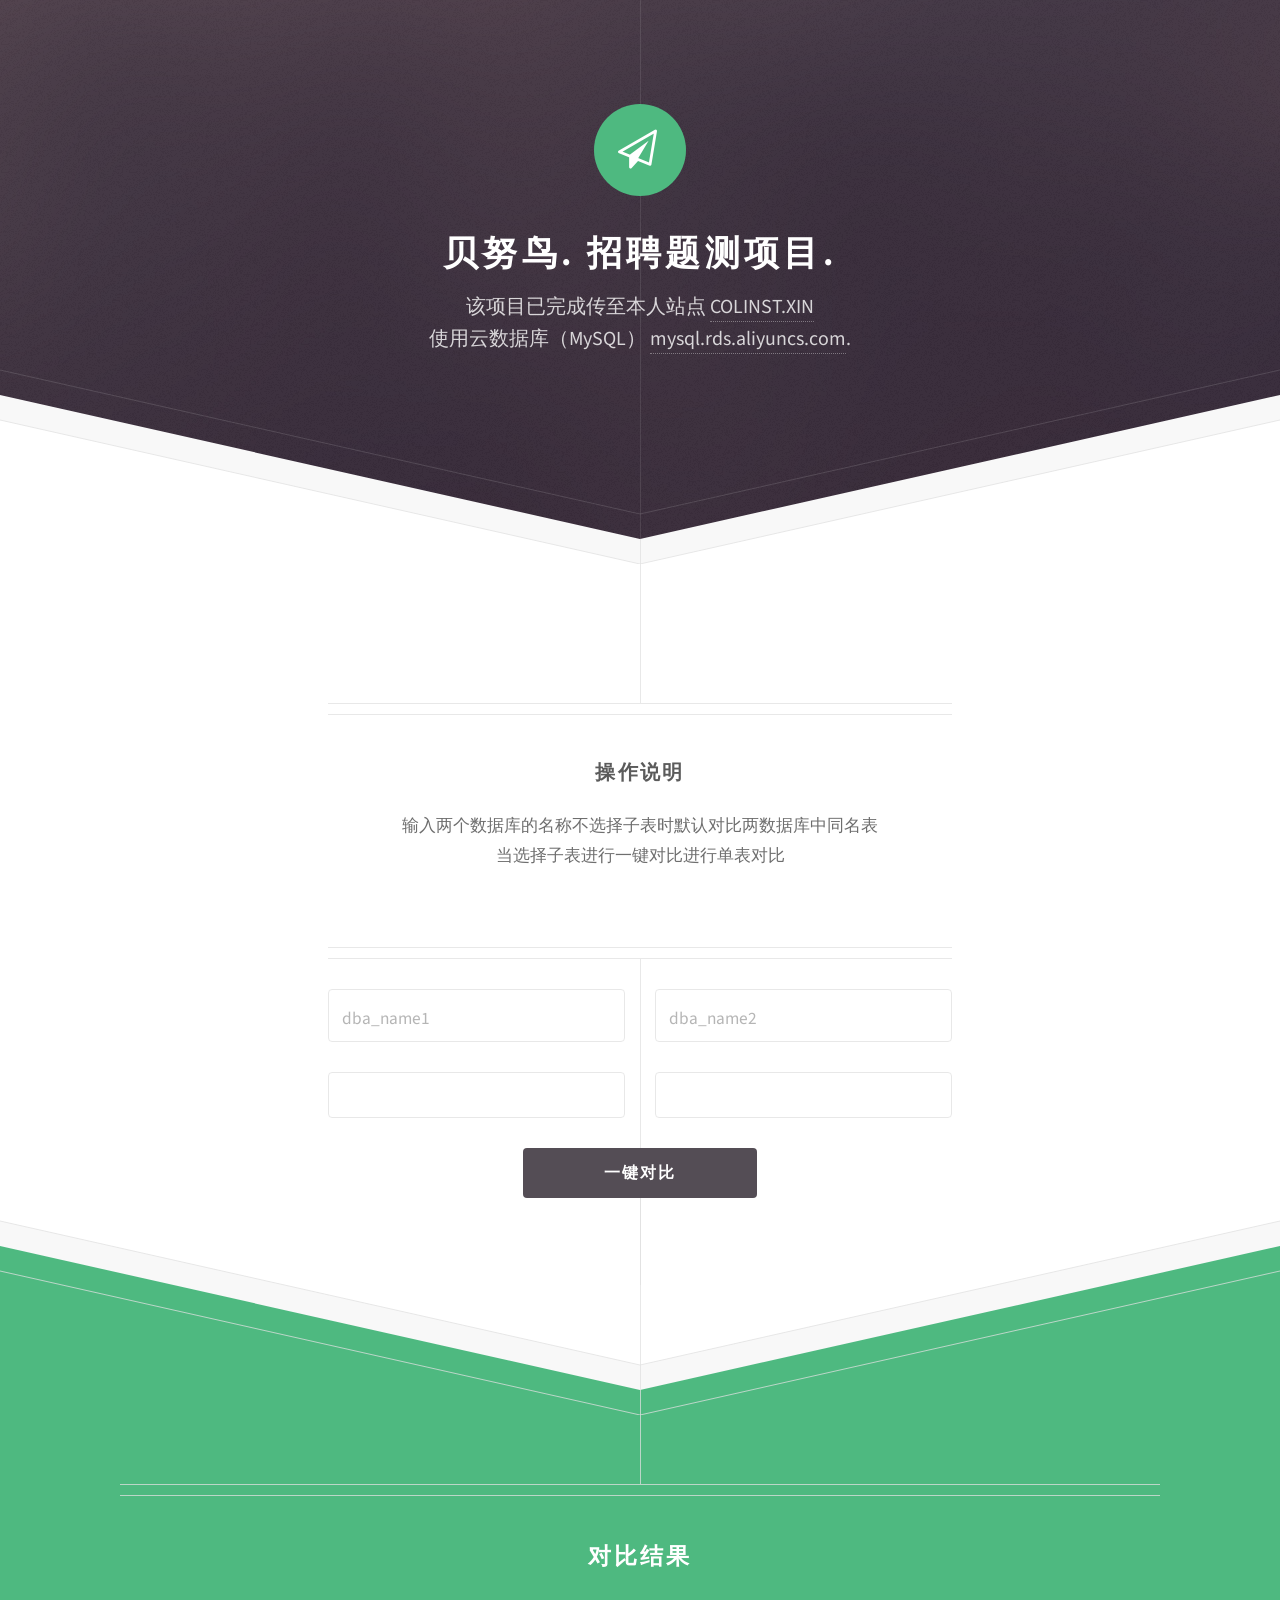
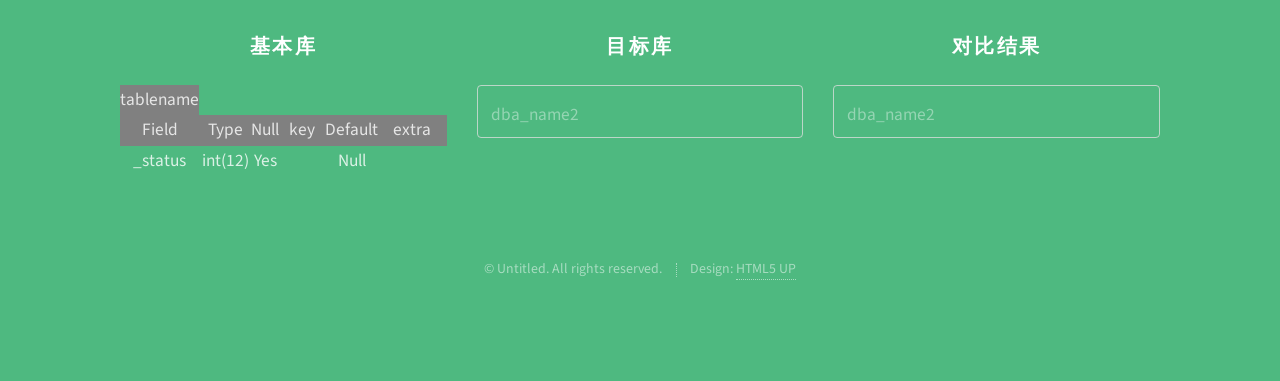
==== web/data/index.html @ 9c5e0732 "Initial commit" ====
<!DOCTYPE HTML>
<html>
	<head>
		<title>compare</title>
		<meta charset="utf-8" />
		<meta name="viewport" content="width=device-width, initial-scale=1" />
		<link rel="stylesheet" href="assets/css/main.css" />
	</head>
	<body>

		<!-- Header -->
			<div id="header">
				<span class="logo icon fa-paper-plane-o"></span>
				<h1>贝努鸟. 招聘题测项目.</h1>
				<p>该项目已完成传至本人站点 <a href="http://www.colinst.xin.com">COLINST.XIN</a>
				<br />
				使用云数据库（MySQL） <a href="http://rm-uf6y70f8z4zrabhvro.mysql.rds.aliyuncs.com">mysql.rds.aliyuncs.com</a>.</p>
			</div>

		<!-- Main -->
			<div id="main">

				<footer class="major container 75%">
					<h3>操作说明</h3>
					<p>输入两个数据库的名称不选择子表时默认对比两数据库中同名表<br>
						当选择子表进行一键对比进行单表对比</p>
					<ul class="actions">
						<!--<li><a href="#" class="button">Join our crew</a></li>-->
					</ul>
				</footer>
				
				<div class="container 75%">

					<form method="post" action="#">

						<!--输入数据库名-->
						<div class="row">
							<div class="6u 12u(mobilep)">
								<br>
								<input type="text" name="dba_name1" placeholder="dba_name1" />
							</div>
							<div class="6u 12u(mobilep)">
								<br>
								<input type="email" name="dba_name2" placeholder="dba_name2" />
							</div>
						</div>

						<!--选择所属表-->
						<div class="row">
							<div class="6u 12u(mobilep)">

								<select aria-placeholder="选择数据表" >
									<option value=""></option>
									<option value="audi">Audi</option>
								</select>
							</div>
							<div class="6u 12u(mobilep)">

								<select aria-placeholder="选择数据表">
									<option value=""></option>
									<option value="audi">Audi</option>
								</select>
							</div>
						</div>

						<div class="row" style="display:none;" >
							<div class="12u">
								<textarea name="message" placeholder="Message" rows="6"></textarea>
							</div>
						</div>

						<div class="row">
							<div class="12u">
								<ul class="actions">
									<li><input type="submit" value="一键对比" /></li>
								</ul>
							</div>
						</div>
					</form>

				</div>
			

			</div>

		<!-- Footer -->
			<div id="footer">
				<div class="container 125%">

					<header class="major last">
						<h2>对比结果</h2>
					</header>

					<form method="post" action="#">

						<!--输入数据库名-->
						<div class="row">
							<div class="4u 8u(mobilep)">
								<h3>基本库</h3>
								<table border="5" bordercolor="red">
									<tr bgcolor="gray"><th>tablename</th></tr>
									<tr bgcolor="gray" > 
										<th class="action">Field</th>
										<th class="2u">Type</th>
										<th class="u">Null</th>
										<th class="2u">key</th>
										<th class="u">Default</th>
										<th class="3u">extra</th>
									</tr>
									<tr>
										<td class="action">_status</td>
										<td class="2u">int(12)</td>
										<td class="u">Yes</td>
										<td class="2u"></td>
										<td class="u">Null</td>
										<td class="3u"></td>
									</tr>
									
								</table>

							</div>
							<div class="4u 8u(mobilep)">
								<h3>目标库</h3>
								<input type="email" name="dba_name2" placeholder="dba_name2" />
							</div>
							<div class="4u 8u(mobilep)">
								<h3>对比结果</h3>
								<input type="email" name="dba_name2" placeholder="dba_name2" />
							</div>
						</div>

						
						

						
						
				

						<!--<div class="row">
							<div class="12u">
								<textarea name="message" placeholder="Message" rows="6"></textarea>
							</div>
						</div>-->

					
					</form>


					<ul class="copyright">
						<li>&copy; Untitled. All rights reserved.</li><li>Design: <a href="http://html5up.net">HTML5 UP</a></li>
					</ul>

				</div>
			</div>

		<!-- Scripts -->
			<script src="assets/js/jquery.min.js"></script>
			<script src="assets/js/skel.min.js"></script>
			<script src="assets/js/util.js"></script>
			<script src="assets/js/main.js"></script>

	</body>
</html>
---- web/data/assets/css/main.css ----
@import url("font-awesome.min.css");
@import url("https://fonts.googleapis.com/css?family=Source+Sans+Pro:300,300italic,400,400italic,600,600italic,700,700italic");

/*
	Directive by HTML5 UP
	html5up.net | @ajlkn
	Free for personal and commercial use under the CCA 3.0 license (html5up.net/license)
*/

/* Reset */

	html, body, div, span, applet, object, iframe, h1, h2, h3, h4, h5, h6, p, blockquote, pre, a, abbr, acronym, address, big, cite, code, del, dfn, em, img, ins, kbd, q, s, samp, small, strike, strong, sub, sup, tt, var, b, u, i, center, dl, dt, dd, ol, ul, li, fieldset, form, label, legend, table, caption, tbody, tfoot, thead, tr, th, td, article, aside, canvas, details, embed, figure, figcaption, footer, header, hgroup, menu, nav, output, ruby, section, summary, time, mark, audio, video {
		margin: 0;
		padding: 0;
		border: 0;
		font-size: 100%;
		font: inherit;
		vertical-align: baseline;
	}

	article, aside, details, figcaption, figure, footer, header, hgroup, menu, nav, section {
		display: block;
	}

	body {
		line-height: 1;
	}

	ol, ul {
		list-style: none;
	}

	blockquote, q {
		quotes: none;
	}

	blockquote:before, blockquote:after, q:before, q:after {
		content: '';
		content: none;
	}

	table {
		border-collapse: collapse;
		border-spacing: 0;
	}

	body {
		-webkit-text-size-adjust: none;
	}

/* Box Model */

	*, *:before, *:after {
		-moz-box-sizing: border-box;
		-webkit-box-sizing: border-box;
		box-sizing: border-box;
	}

/* Containers */

	.container {
		margin-left: auto;
		margin-right: auto;
	}

	.container.\31 25\25 {
		width: 100%;
		max-width: 63.75em;
		min-width: 51em;
	}

	.container.\37 5\25 {
		width: 38.25em;
	}

	.container.\35 0\25 {
		width: 25.5em;
	}

	.container.\32 5\25 {
		width: 12.75em;
	}

	.container {
		width: 51em;
	}

	@media screen and (max-width: 1680px) {

		.container.\31 25\25 {
			width: 100%;
			max-width: 63.75em;
			min-width: 51em;
		}

		.container.\37 5\25 {
			width: 38.25em;
		}

		.container.\35 0\25 {
			width: 25.5em;
		}

		.container.\32 5\25 {
			width: 12.75em;
		}

		.container {
			width: 51em;
		}

	}

	@media screen and (max-width: 1280px) {

		.container.\31 25\25 {
			width: 100%;
			max-width: 60em;
			min-width: 48em;
		}

		.container.\37 5\25 {
			width: 36em;
		}

		.container.\35 0\25 {
			width: 24em;
		}

		.container.\32 5\25 {
			width: 12em;
		}

		.container {
			width: 48em;
		}

	}

	@media screen and (max-width: 980px) {

		.container.\31 25\25 {
			width: 100%;
			max-width: 118.75%;
			min-width: 95%;
		}

		.container.\37 5\25 {
			width: 71.25%;
		}

		.container.\35 0\25 {
			width: 47.5%;
		}

		.container.\32 5\25 {
			width: 23.75%;
		}

		.container {
			width: 95%;
		}

	}

	@media screen and (max-width: 840px) {

		.container.\31 25\25 {
			width: 100%;
			max-width: 118.75%;
			min-width: 95%;
		}

		.container.\37 5\25 {
			width: 71.25%;
		}

		.container.\35 0\25 {
			width: 47.5%;
		}

		.container.\32 5\25 {
			width: 23.75%;
		}

		.container {
			width: 95% !important;
		}

	}

	@media screen and (max-width: 736px) {

		.container.\31 25\25 {
			width: 100%;
			max-width: 112.5%;
			min-width: 90%;
		}

		.container.\37 5\25 {
			width: 67.5%;
		}

		.container.\35 0\25 {
			width: 45%;
		}

		.container.\32 5\25 {
			width: 22.5%;
		}

		.container {
			width: 90% !important;
		}

	}

	@media screen and (max-width: 480px) {

		.container.\31 25\25 {
			width: 100%;
			max-width: 125%;
			min-width: 100%;
		}

		.container.\37 5\25 {
			width: 75%;
		}

		.container.\35 0\25 {
			width: 50%;
		}

		.container.\32 5\25 {
			width: 25%;
		}

		.container {
			width: 100% !important;
		}

	}

/* Grid */

	.row {
		border-bottom: solid 1px transparent;
		-moz-box-sizing: border-box;
		-webkit-box-sizing: border-box;
		box-sizing: border-box;
	}

	.row > * {
		float: left;
		-moz-box-sizing: border-box;
		-webkit-box-sizing: border-box;
		box-sizing: border-box;
	}

	.row:after, .row:before {
		content: '';
		display: block;
		clear: both;
		height: 0;
	}

	.row.uniform > * > :first-child {
		margin-top: 0;
	}

	.row.uniform > * > :last-child {
		margin-bottom: 0;
	}

	.row.\30 \25 > * {
		padding: 0px 0 0 0px;
	}

	.row.\30 \25 {
		margin: 0px 0 -1px 0px;
	}

	.row.uniform.\30 \25 > * {
		padding: 0px 0 0 0px;
	}

	.row.uniform.\30 \25 {
		margin: 0px 0 -1px 0px;
	}

	.row > * {
		padding: 30px 0 0 30px;
	}

	.row {
		margin: -30px 0 -1px -30px;
	}

	.row.uniform > * {
		padding: 30px 0 0 30px;
	}

	.row.uniform {
		margin: -30px 0 -1px -30px;
	}

	.row.\32 00\25 > * {
		padding: 60px 0 0 60px;
	}

	.row.\32 00\25 {
		margin: -60px 0 -1px -60px;
	}

	.row.uniform.\32 00\25 > * {
		padding: 60px 0 0 60px;
	}

	.row.uniform.\32 00\25 {
		margin: -60px 0 -1px -60px;
	}

	.row.\31 50\25 > * {
		padding: 45px 0 0 45px;
	}

	.row.\31 50\25 {
		margin: -45px 0 -1px -45px;
	}

	.row.uniform.\31 50\25 > * {
		padding: 45px 0 0 45px;
	}

	.row.uniform.\31 50\25 {
		margin: -45px 0 -1px -45px;
	}

	.row.\35 0\25 > * {
		padding: 15px 0 0 15px;
	}

	.row.\35 0\25 {
		margin: -15px 0 -1px -15px;
	}

	.row.uniform.\35 0\25 > * {
		padding: 15px 0 0 15px;
	}

	.row.uniform.\35 0\25 {
		margin: -15px 0 -1px -15px;
	}

	.row.\32 5\25 > * {
		padding: 7.5px 0 0 7.5px;
	}

	.row.\32 5\25 {
		margin: -7.5px 0 -1px -7.5px;
	}

	.row.uniform.\32 5\25 > * {
		padding: 7.5px 0 0 7.5px;
	}

	.row.uniform.\32 5\25 {
		margin: -7.5px 0 -1px -7.5px;
	}

	.\31 2u, .\31 2u\24 {
		width: 100%;
		clear: none;
		margin-left: 0;
	}

	.\31 1u, .\31 1u\24 {
		width: 91.6666666667%;
		clear: none;
		margin-left: 0;
	}

	.\31 0u, .\31 0u\24 {
		width: 83.3333333333%;
		clear: none;
		margin-left: 0;
	}

	.\39 u, .\39 u\24 {
		width: 75%;
		clear: none;
		margin-left: 0;
	}

	.\38 u, .\38 u\24 {
		width: 66.6666666667%;
		clear: none;
		margin-left: 0;
	}

	.\37 u, .\37 u\24 {
		width: 58.3333333333%;
		clear: none;
		margin-left: 0;
	}

	.\36 u, .\36 u\24 {
		width: 50%;
		clear: none;
		margin-left: 0;
	}

	.\35 u, .\35 u\24 {
		width: 41.6666666667%;
		clear: none;
		margin-left: 0;
	}

	.\34 u, .\34 u\24 {
		width: 33.3333333333%;
		clear: none;
		margin-left: 0;
	}

	.\33 u, .\33 u\24 {
		width: 25%;
		clear: none;
		margin-left: 0;
	}

	.\32 u, .\32 u\24 {
		width: 16.6666666667%;
		clear: none;
		margin-left: 0;
	}

	.\31 u, .\31 u\24 {
		width: 8.3333333333%;
		clear: none;
		margin-left: 0;
	}

	.\31 2u\24 + *,
	.\31 1u\24 + *,
	.\31 0u\24 + *,
	.\39 u\24 + *,
	.\38 u\24 + *,
	.\37 u\24 + *,
	.\36 u\24 + *,
	.\35 u\24 + *,
	.\34 u\24 + *,
	.\33 u\24 + *,
	.\32 u\24 + *,
	.\31 u\24 + * {
		clear: left;
	}

	.\-11u {
		margin-left: 91.66667%;
	}

	.\-10u {
		margin-left: 83.33333%;
	}

	.\-9u {
		margin-left: 75%;
	}

	.\-8u {
		margin-left: 66.66667%;
	}

	.\-7u {
		margin-left: 58.33333%;
	}

	.\-6u {
		margin-left: 50%;
	}

	.\-5u {
		margin-left: 41.66667%;
	}

	.\-4u {
		margin-left: 33.33333%;
	}

	.\-3u {
		margin-left: 25%;
	}

	.\-2u {
		margin-left: 16.66667%;
	}

	.\-1u {
		margin-left: 8.33333%;
	}

	@media screen and (max-width: 1680px) {

		.row > * {
			padding: 30px 0 0 30px;
		}

		.row {
			margin: -30px 0 -1px -30px;
		}

		.row.uniform > * {
			padding: 30px 0 0 30px;
		}

		.row.uniform {
			margin: -30px 0 -1px -30px;
		}

		.row.\32 00\25 > * {
			padding: 60px 0 0 60px;
		}

		.row.\32 00\25 {
			margin: -60px 0 -1px -60px;
		}

		.row.uniform.\32 00\25 > * {
			padding: 60px 0 0 60px;
		}

		.row.uniform.\32 00\25 {
			margin: -60px 0 -1px -60px;
		}

		.row.\31 50\25 > * {
			padding: 45px 0 0 45px;
		}

		.row.\31 50\25 {
			margin: -45px 0 -1px -45px;
		}

		.row.uniform.\31 50\25 > * {
			padding: 45px 0 0 45px;
		}

		.row.uniform.\31 50\25 {
			margin: -45px 0 -1px -45px;
		}

		.row.\35 0\25 > * {
			padding: 15px 0 0 15px;
		}

		.row.\35 0\25 {
			margin: -15px 0 -1px -15px;
		}

		.row.uniform.\35 0\25 > * {
			padding: 15px 0 0 15px;
		}

		.row.uniform.\35 0\25 {
			margin: -15px 0 -1px -15px;
		}

		.row.\32 5\25 > * {
			padding: 7.5px 0 0 7.5px;
		}

		.row.\32 5\25 {
			margin: -7.5px 0 -1px -7.5px;
		}

		.row.uniform.\32 5\25 > * {
			padding: 7.5px 0 0 7.5px;
		}

		.row.uniform.\32 5\25 {
			margin: -7.5px 0 -1px -7.5px;
		}

		.\31 2u\28wide\29, .\31 2u\24\28wide\29 {
			width: 100%;
			clear: none;
			margin-left: 0;
		}

		.\31 1u\28wide\29, .\31 1u\24\28wide\29 {
			width: 91.6666666667%;
			clear: none;
			margin-left: 0;
		}

		.\31 0u\28wide\29, .\31 0u\24\28wide\29 {
			width: 83.3333333333%;
			clear: none;
			margin-left: 0;
		}

		.\39 u\28wide\29, .\39 u\24\28wide\29 {
			width: 75%;
			clear: none;
			margin-left: 0;
		}

		.\38 u\28wide\29, .\38 u\24\28wide\29 {
			width: 66.6666666667%;
			clear: none;
			margin-left: 0;
		}

		.\37 u\28wide\29, .\37 u\24\28wide\29 {
			width: 58.3333333333%;
			clear: none;
			margin-left: 0;
		}

		.\36 u\28wide\29, .\36 u\24\28wide\29 {
			width: 50%;
			clear: none;
			margin-left: 0;
		}

		.\35 u\28wide\29, .\35 u\24\28wide\29 {
			width: 41.6666666667%;
			clear: none;
			margin-left: 0;
		}

		.\34 u\28wide\29, .\34 u\24\28wide\29 {
			width: 33.3333333333%;
			clear: none;
			margin-left: 0;
		}

		.\33 u\28wide\29, .\33 u\24\28wide\29 {
			width: 25%;
			clear: none;
			margin-left: 0;
		}

		.\32 u\28wide\29, .\32 u\24\28wide\29 {
			width: 16.6666666667%;
			clear: none;
			margin-left: 0;
		}

		.\31 u\28wide\29, .\31 u\24\28wide\29 {
			width: 8.3333333333%;
			clear: none;
			margin-left: 0;
		}

		.\31 2u\24\28wide\29 + *,
		.\31 1u\24\28wide\29 + *,
		.\31 0u\24\28wide\29 + *,
		.\39 u\24\28wide\29 + *,
		.\38 u\24\28wide\29 + *,
		.\37 u\24\28wide\29 + *,
		.\36 u\24\28wide\29 + *,
		.\35 u\24\28wide\29 + *,
		.\34 u\24\28wide\29 + *,
		.\33 u\24\28wide\29 + *,
		.\32 u\24\28wide\29 + *,
		.\31 u\24\28wide\29 + * {
			clear: left;
		}

		.\-11u\28wide\29 {
			margin-left: 91.66667%;
		}

		.\-10u\28wide\29 {
			margin-left: 83.33333%;
		}

		.\-9u\28wide\29 {
			margin-left: 75%;
		}

		.\-8u\28wide\29 {
			margin-left: 66.66667%;
		}

		.\-7u\28wide\29 {
			margin-left: 58.33333%;
		}

		.\-6u\28wide\29 {
			margin-left: 50%;
		}

		.\-5u\28wide\29 {
			margin-left: 41.66667%;
		}

		.\-4u\28wide\29 {
			margin-left: 33.33333%;
		}

		.\-3u\28wide\29 {
			margin-left: 25%;
		}

		.\-2u\28wide\29 {
			margin-left: 16.66667%;
		}

		.\-1u\28wide\29 {
			margin-left: 8.33333%;
		}

	}

	@media screen and (max-width: 1280px) {

		.row > * {
			padding: 30px 0 0 30px;
		}

		.row {
			margin: -30px 0 -1px -30px;
		}

		.row.uniform > * {
			padding: 30px 0 0 30px;
		}

		.row.uniform {
			margin: -30px 0 -1px -30px;
		}

		.row.\32 00\25 > * {
			padding: 60px 0 0 60px;
		}

		.row.\32 00\25 {
			margin: -60px 0 -1px -60px;
		}

		.row.uniform.\32 00\25 > * {
			padding: 60px 0 0 60px;
		}

		.row.uniform.\32 00\25 {
			margin: -60px 0 -1px -60px;
		}

		.row.\31 50\25 > * {
			padding: 45px 0 0 45px;
		}

		.row.\31 50\25 {
			margin: -45px 0 -1px -45px;
		}

		.row.uniform.\31 50\25 > * {
			padding: 45px 0 0 45px;
		}

		.row.uniform.\31 50\25 {
			margin: -45px 0 -1px -45px;
		}

		.row.\35 0\25 > * {
			padding: 15px 0 0 15px;
		}

		.row.\35 0\25 {
			margin: -15px 0 -1px -15px;
		}

		.row.uniform.\35 0\25 > * {
			padding: 15px 0 0 15px;
		}

		.row.uniform.\35 0\25 {
			margin: -15px 0 -1px -15px;
		}

		.row.\32 5\25 > * {
			padding: 7.5px 0 0 7.5px;
		}

		.row.\32 5\25 {
			margin: -7.5px 0 -1px -7.5px;
		}

		.row.uniform.\32 5\25 > * {
			padding: 7.5px 0 0 7.5px;
		}

		.row.uniform.\32 5\25 {
			margin: -7.5px 0 -1px -7.5px;
		}

		.\31 2u\28normal\29, .\31 2u\24\28normal\29 {
			width: 100%;
			clear: none;
			margin-left: 0;
		}

		.\31 1u\28normal\29, .\31 1u\24\28normal\29 {
			width: 91.6666666667%;
			clear: none;
			margin-left: 0;
		}

		.\31 0u\28normal\29, .\31 0u\24\28normal\29 {
			width: 83.3333333333%;
			clear: none;
			margin-left: 0;
		}

		.\39 u\28normal\29, .\39 u\24\28normal\29 {
			width: 75%;
			clear: none;
			margin-left: 0;
		}

		.\38 u\28normal\29, .\38 u\24\28normal\29 {
			width: 66.6666666667%;
			clear: none;
			margin-left: 0;
		}

		.\37 u\28normal\29, .\37 u\24\28normal\29 {
			width: 58.3333333333%;
			clear: none;
			margin-left: 0;
		}

		.\36 u\28normal\29, .\36 u\24\28normal\29 {
			width: 50%;
			clear: none;
			margin-left: 0;
		}

		.\35 u\28normal\29, .\35 u\24\28normal\29 {
			width: 41.6666666667%;
			clear: none;
			margin-left: 0;
		}

		.\34 u\28normal\29, .\34 u\24\28normal\29 {
			width: 33.3333333333%;
			clear: none;
			margin-left: 0;
		}

		.\33 u\28normal\29, .\33 u\24\28normal\29 {
			width: 25%;
			clear: none;
			margin-left: 0;
		}

		.\32 u\28normal\29, .\32 u\24\28normal\29 {
			width: 16.6666666667%;
			clear: none;
			margin-left: 0;
		}

		.\31 u\28normal\29, .\31 u\24\28normal\29 {
			width: 8.3333333333%;
			clear: none;
			margin-left: 0;
		}

		.\31 2u\24\28normal\29 + *,
		.\31 1u\24\28normal\29 + *,
		.\31 0u\24\28normal\29 + *,
		.\39 u\24\28normal\29 + *,
		.\38 u\24\28normal\29 + *,
		.\37 u\24\28normal\29 + *,
		.\36 u\24\28normal\29 + *,
		.\35 u\24\28normal\29 + *,
		.\34 u\24\28normal\29 + *,
		.\33 u\24\28normal\29 + *,
		.\32 u\24\28normal\29 + *,
		.\31 u\24\28normal\29 + * {
			clear: left;
		}

		.\-11u\28normal\29 {
			margin-left: 91.66667%;
		}

		.\-10u\28normal\29 {
			margin-left: 83.33333%;
		}

		.\-9u\28normal\29 {
			margin-left: 75%;
		}

		.\-8u\28normal\29 {
			margin-left: 66.66667%;
		}

		.\-7u\28normal\29 {
			margin-left: 58.33333%;
		}

		.\-6u\28normal\29 {
			margin-left: 50%;
		}

		.\-5u\28normal\29 {
			margin-left: 41.66667%;
		}

		.\-4u\28normal\29 {
			margin-left: 33.33333%;
		}

		.\-3u\28normal\29 {
			margin-left: 25%;
		}

		.\-2u\28normal\29 {
			margin-left: 16.66667%;
		}

		.\-1u\28normal\29 {
			margin-left: 8.33333%;
		}

	}

	@media screen and (max-width: 980px) {

		.row > * {
			padding: 30px 0 0 30px;
		}

		.row {
			margin: -30px 0 -1px -30px;
		}

		.row.uniform > * {
			padding: 30px 0 0 30px;
		}

		.row.uniform {
			margin: -30px 0 -1px -30px;
		}

		.row.\32 00\25 > * {
			padding: 60px 0 0 60px;
		}

		.row.\32 00\25 {
			margin: -60px 0 -1px -60px;
		}

		.row.uniform.\32 00\25 > * {
			padding: 60px 0 0 60px;
		}

		.row.uniform.\32 00\25 {
			margin: -60px 0 -1px -60px;
		}

		.row.\31 50\25 > * {
			padding: 45px 0 0 45px;
		}

		.row.\31 50\25 {
			margin: -45px 0 -1px -45px;
		}

		.row.uniform.\31 50\25 > * {
			padding: 45px 0 0 45px;
		}

		.row.uniform.\31 50\25 {
			margin: -45px 0 -1px -45px;
		}

		.row.\35 0\25 > * {
			padding: 15px 0 0 15px;
		}

		.row.\35 0\25 {
			margin: -15px 0 -1px -15px;
		}

		.row.uniform.\35 0\25 > * {
			padding: 15px 0 0 15px;
		}

		.row.uniform.\35 0\25 {
			margin: -15px 0 -1px -15px;
		}

		.row.\32 5\25 > * {
			padding: 7.5px 0 0 7.5px;
		}

		.row.\32 5\25 {
			margin: -7.5px 0 -1px -7.5px;
		}

		.row.uniform.\32 5\25 > * {
			padding: 7.5px 0 0 7.5px;
		}

		.row.uniform.\32 5\25 {
			margin: -7.5px 0 -1px -7.5px;
		}

		.\31 2u\28narrow\29, .\31 2u\24\28narrow\29 {
			width: 100%;
			clear: none;
			margin-left: 0;
		}

		.\31 1u\28narrow\29, .\31 1u\24\28narrow\29 {
			width: 91.6666666667%;
			clear: none;
			margin-left: 0;
		}

		.\31 0u\28narrow\29, .\31 0u\24\28narrow\29 {
			width: 83.3333333333%;
			clear: none;
			margin-left: 0;
		}

		.\39 u\28narrow\29, .\39 u\24\28narrow\29 {
			width: 75%;
			clear: none;
			margin-left: 0;
		}

		.\38 u\28narrow\29, .\38 u\24\28narrow\29 {
			width: 66.6666666667%;
			clear: none;
			margin-left: 0;
		}

		.\37 u\28narrow\29, .\37 u\24\28narrow\29 {
			width: 58.3333333333%;
			clear: none;
			margin-left: 0;
		}

		.\36 u\28narrow\29, .\36 u\24\28narrow\29 {
			width: 50%;
			clear: none;
			margin-left: 0;
		}

		.\35 u\28narrow\29, .\35 u\24\28narrow\29 {
			width: 41.6666666667%;
			clear: none;
			margin-left: 0;
		}

		.\34 u\28narrow\29, .\34 u\24\28narrow\29 {
			width: 33.3333333333%;
			clear: none;
			margin-left: 0;
		}

		.\33 u\28narrow\29, .\33 u\24\28narrow\29 {
			width: 25%;
			clear: none;
			margin-left: 0;
		}

		.\32 u\28narrow\29, .\32 u\24\28narrow\29 {
			width: 16.6666666667%;
			clear: none;
			margin-left: 0;
		}

		.\31 u\28narrow\29, .\31 u\24\28narrow\29 {
			width: 8.3333333333%;
			clear: none;
			margin-left: 0;
		}

		.\31 2u\24\28narrow\29 + *,
		.\31 1u\24\28narrow\29 + *,
		.\31 0u\24\28narrow\29 + *,
		.\39 u\24\28narrow\29 + *,
		.\38 u\24\28narrow\29 + *,
		.\37 u\24\28narrow\29 + *,
		.\36 u\24\28narrow\29 + *,
		.\35 u\24\28narrow\29 + *,
		.\34 u\24\28narrow\29 + *,
		.\33 u\24\28narrow\29 + *,
		.\32 u\24\28narrow\29 + *,
		.\31 u\24\28narrow\29 + * {
			clear: left;
		}

		.\-11u\28narrow\29 {
			margin-left: 91.66667%;
		}

		.\-10u\28narrow\29 {
			margin-left: 83.33333%;
		}

		.\-9u\28narrow\29 {
			margin-left: 75%;
		}

		.\-8u\28narrow\29 {
			margin-left: 66.66667%;
		}

		.\-7u\28narrow\29 {
			margin-left: 58.33333%;
		}

		.\-6u\28narrow\29 {
			margin-left: 50%;
		}

		.\-5u\28narrow\29 {
			margin-left: 41.66667%;
		}

		.\-4u\28narrow\29 {
			margin-left: 33.33333%;
		}

		.\-3u\28narrow\29 {
			margin-left: 25%;
		}

		.\-2u\28narrow\29 {
			margin-left: 16.66667%;
		}

		.\-1u\28narrow\29 {
			margin-left: 8.33333%;
		}

	}

	@media screen and (max-width: 840px) {

		.row > * {
			padding: 20px 0 0 20px;
		}

		.row {
			margin: -20px 0 -1px -20px;
		}

		.row.uniform > * {
			padding: 20px 0 0 20px;
		}

		.row.uniform {
			margin: -20px 0 -1px -20px;
		}

		.row.\32 00\25 > * {
			padding: 40px 0 0 40px;
		}

		.row.\32 00\25 {
			margin: -40px 0 -1px -40px;
		}

		.row.uniform.\32 00\25 > * {
			padding: 40px 0 0 40px;
		}

		.row.uniform.\32 00\25 {
			margin: -40px 0 -1px -40px;
		}

		.row.\31 50\25 > * {
			padding: 30px 0 0 30px;
		}

		.row.\31 50\25 {
			margin: -30px 0 -1px -30px;
		}

		.row.uniform.\31 50\25 > * {
			padding: 30px 0 0 30px;
		}

		.row.uniform.\31 50\25 {
			margin: -30px 0 -1px -30px;
		}

		.row.\35 0\25 > * {
			padding: 10px 0 0 10px;
		}

		.row.\35 0\25 {
			margin: -10px 0 -1px -10px;
		}

		.row.uniform.\35 0\25 > * {
			padding: 10px 0 0 10px;
		}

		.row.uniform.\35 0\25 {
			margin: -10px 0 -1px -10px;
		}

		.row.\32 5\25 > * {
			padding: 5px 0 0 5px;
		}

		.row.\32 5\25 {
			margin: -5px 0 -1px -5px;
		}

		.row.uniform.\32 5\25 > * {
			padding: 5px 0 0 5px;
		}

		.row.uniform.\32 5\25 {
			margin: -5px 0 -1px -5px;
		}

		.\31 2u\28narrower\29, .\31 2u\24\28narrower\29 {
			width: 100%;
			clear: none;
			margin-left: 0;
		}

		.\31 1u\28narrower\29, .\31 1u\24\28narrower\29 {
			width: 91.6666666667%;
			clear: none;
			margin-left: 0;
		}

		.\31 0u\28narrower\29, .\31 0u\24\28narrower\29 {
			width: 83.3333333333%;
			clear: none;
			margin-left: 0;
		}

		.\39 u\28narrower\29, .\39 u\24\28narrower\29 {
			width: 75%;
			clear: none;
			margin-left: 0;
		}

		.\38 u\28narrower\29, .\38 u\24\28narrower\29 {
			width: 66.6666666667%;
			clear: none;
			margin-left: 0;
		}

		.\37 u\28narrower\29, .\37 u\24\28narrower\29 {
			width: 58.3333333333%;
			clear: none;
			margin-left: 0;
		}

		.\36 u\28narrower\29, .\36 u\24\28narrower\29 {
			width: 50%;
			clear: none;
			margin-left: 0;
		}

		.\35 u\28narrower\29, .\35 u\24\28narrower\29 {
			width: 41.6666666667%;
			clear: none;
			margin-left: 0;
		}

		.\34 u\28narrower\29, .\34 u\24\28narrower\29 {
			width: 33.3333333333%;
			clear: none;
			margin-left: 0;
		}

		.\33 u\28narrower\29, .\33 u\24\28narrower\29 {
			width: 25%;
			clear: none;
			margin-left: 0;
		}

		.\32 u\28narrower\29, .\32 u\24\28narrower\29 {
			width: 16.6666666667%;
			clear: none;
			margin-left: 0;
		}

		.\31 u\28narrower\29, .\31 u\24\28narrower\29 {
			width: 8.3333333333%;
			clear: none;
			margin-left: 0;
		}

		.\31 2u\24\28narrower\29 + *,
		.\31 1u\24\28narrower\29 + *,
		.\31 0u\24\28narrower\29 + *,
		.\39 u\24\28narrower\29 + *,
		.\38 u\24\28narrower\29 + *,
		.\37 u\24\28narrower\29 + *,
		.\36 u\24\28narrower\29 + *,
		.\35 u\24\28narrower\29 + *,
		.\34 u\24\28narrower\29 + *,
		.\33 u\24\28narrower\29 + *,
		.\32 u\24\28narrower\29 + *,
		.\31 u\24\28narrower\29 + * {
			clear: left;
		}

		.\-11u\28narrower\29 {
			margin-left: 91.66667%;
		}

		.\-10u\28narrower\29 {
			margin-left: 83.33333%;
		}

		.\-9u\28narrower\29 {
			margin-left: 75%;
		}

		.\-8u\28narrower\29 {
			margin-left: 66.66667%;
		}

		.\-7u\28narrower\29 {
			margin-left: 58.33333%;
		}

		.\-6u\28narrower\29 {
			margin-left: 50%;
		}

		.\-5u\28narrower\29 {
			margin-left: 41.66667%;
		}

		.\-4u\28narrower\29 {
			margin-left: 33.33333%;
		}

		.\-3u\28narrower\29 {
			margin-left: 25%;
		}

		.\-2u\28narrower\29 {
			margin-left: 16.66667%;
		}

		.\-1u\28narrower\29 {
			margin-left: 8.33333%;
		}

	}

	@media screen and (max-width: 736px) {

		.row > * {
			padding: 20px 0 0 20px;
		}

		.row {
			margin: -20px 0 -1px -20px;
		}

		.row.uniform > * {
			padding: 20px 0 0 20px;
		}

		.row.uniform {
			margin: -20px 0 -1px -20px;
		}

		.row.\32 00\25 > * {
			padding: 40px 0 0 40px;
		}

		.row.\32 00\25 {
			margin: -40px 0 -1px -40px;
		}

		.row.uniform.\32 00\25 > * {
			padding: 40px 0 0 40px;
		}

		.row.uniform.\32 00\25 {
			margin: -40px 0 -1px -40px;
		}

		.row.\31 50\25 > * {
			padding: 30px 0 0 30px;
		}

		.row.\31 50\25 {
			margin: -30px 0 -1px -30px;
		}

		.row.uniform.\31 50\25 > * {
			padding: 30px 0 0 30px;
		}

		.row.uniform.\31 50\25 {
			margin: -30px 0 -1px -30px;
		}

		.row.\35 0\25 > * {
			padding: 10px 0 0 10px;
		}

		.row.\35 0\25 {
			margin: -10px 0 -1px -10px;
		}

		.row.uniform.\35 0\25 > * {
			padding: 10px 0 0 10px;
		}

		.row.uniform.\35 0\25 {
			margin: -10px 0 -1px -10px;
		}

		.row.\32 5\25 > * {
			padding: 5px 0 0 5px;
		}

		.row.\32 5\25 {
			margin: -5px 0 -1px -5px;
		}

		.row.uniform.\32 5\25 > * {
			padding: 5px 0 0 5px;
		}

		.row.uniform.\32 5\25 {
			margin: -5px 0 -1px -5px;
		}

		.\31 2u\28mobile\29, .\31 2u\24\28mobile\29 {
			width: 100%;
			clear: none;
			margin-left: 0;
		}

		.\31 1u\28mobile\29, .\31 1u\24\28mobile\29 {
			width: 91.6666666667%;
			clear: none;
			margin-left: 0;
		}

		.\31 0u\28mobile\29, .\31 0u\24\28mobile\29 {
			width: 83.3333333333%;
			clear: none;
			margin-left: 0;
		}

		.\39 u\28mobile\29, .\39 u\24\28mobile\29 {
			width: 75%;
			clear: none;
			margin-left: 0;
		}

		.\38 u\28mobile\29, .\38 u\24\28mobile\29 {
			width: 66.6666666667%;
			clear: none;
			margin-left: 0;
		}

		.\37 u\28mobile\29, .\37 u\24\28mobile\29 {
			width: 58.3333333333%;
			clear: none;
			margin-left: 0;
		}

		.\36 u\28mobile\29, .\36 u\24\28mobile\29 {
			width: 50%;
			clear: none;
			margin-left: 0;
		}

		.\35 u\28mobile\29, .\35 u\24\28mobile\29 {
			width: 41.6666666667%;
			clear: none;
			margin-left: 0;
		}

		.\34 u\28mobile\29, .\34 u\24\28mobile\29 {
			width: 33.3333333333%;
			clear: none;
			margin-left: 0;
		}

		.\33 u\28mobile\29, .\33 u\24\28mobile\29 {
			width: 25%;
			clear: none;
			margin-left: 0;
		}

		.\32 u\28mobile\29, .\32 u\24\28mobile\29 {
			width: 16.6666666667%;
			clear: none;
			margin-left: 0;
		}

		.\31 u\28mobile\29, .\31 u\24\28mobile\29 {
			width: 8.3333333333%;
			clear: none;
			margin-left: 0;
		}

		.\31 2u\24\28mobile\29 + *,
		.\31 1u\24\28mobile\29 + *,
		.\31 0u\24\28mobile\29 + *,
		.\39 u\24\28mobile\29 + *,
		.\38 u\24\28mobile\29 + *,
		.\37 u\24\28mobile\29 + *,
		.\36 u\24\28mobile\29 + *,
		.\35 u\24\28mobile\29 + *,
		.\34 u\24\28mobile\29 + *,
		.\33 u\24\28mobile\29 + *,
		.\32 u\24\28mobile\29 + *,
		.\31 u\24\28mobile\29 + * {
			clear: left;
		}

		.\-11u\28mobile\29 {
			margin-left: 91.66667%;
		}

		.\-10u\28mobile\29 {
			margin-left: 83.33333%;
		}

		.\-9u\28mobile\29 {
			margin-left: 75%;
		}

		.\-8u\28mobile\29 {
			margin-left: 66.66667%;
		}

		.\-7u\28mobile\29 {
			margin-left: 58.33333%;
		}

		.\-6u\28mobile\29 {
			margin-left: 50%;
		}

		.\-5u\28mobile\29 {
			margin-left: 41.66667%;
		}

		.\-4u\28mobile\29 {
			margin-left: 33.33333%;
		}

		.\-3u\28mobile\29 {
			margin-left: 25%;
		}

		.\-2u\28mobile\29 {
			margin-left: 16.66667%;
		}

		.\-1u\28mobile\29 {
			margin-left: 8.33333%;
		}

	}

	@media screen and (max-width: 480px) {

		.row > * {
			padding: 20px 0 0 20px;
		}

		.row {
			margin: -20px 0 -1px -20px;
		}

		.row.uniform > * {
			padding: 20px 0 0 20px;
		}

		.row.uniform {
			margin: -20px 0 -1px -20px;
		}

		.row.\32 00\25 > * {
			padding: 40px 0 0 40px;
		}

		.row.\32 00\25 {
			margin: -40px 0 -1px -40px;
		}

		.row.uniform.\32 00\25 > * {
			padding: 40px 0 0 40px;
		}

		.row.uniform.\32 00\25 {
			margin: -40px 0 -1px -40px;
		}

		.row.\31 50\25 > * {
			padding: 30px 0 0 30px;
		}

		.row.\31 50\25 {
			margin: -30px 0 -1px -30px;
		}

		.row.uniform.\31 50\25 > * {
			padding: 30px 0 0 30px;
		}

		.row.uniform.\31 50\25 {
			margin: -30px 0 -1px -30px;
		}

		.row.\35 0\25 > * {
			padding: 10px 0 0 10px;
		}

		.row.\35 0\25 {
			margin: -10px 0 -1px -10px;
		}

		.row.uniform.\35 0\25 > * {
			padding: 10px 0 0 10px;
		}

		.row.uniform.\35 0\25 {
			margin: -10px 0 -1px -10px;
		}

		.row.\32 5\25 > * {
			padding: 5px 0 0 5px;
		}

		.row.\32 5\25 {
			margin: -5px 0 -1px -5px;
		}

		.row.uniform.\32 5\25 > * {
			padding: 5px 0 0 5px;
		}

		.row.uniform.\32 5\25 {
			margin: -5px 0 -1px -5px;
		}

		.\31 2u\28mobilep\29, .\31 2u\24\28mobilep\29 {
			width: 100%;
			clear: none;
			margin-left: 0;
		}

		.\31 1u\28mobilep\29, .\31 1u\24\28mobilep\29 {
			width: 91.6666666667%;
			clear: none;
			margin-left: 0;
		}

		.\31 0u\28mobilep\29, .\31 0u\24\28mobilep\29 {
			width: 83.3333333333%;
			clear: none;
			margin-left: 0;
		}

		.\39 u\28mobilep\29, .\39 u\24\28mobilep\29 {
			width: 75%;
			clear: none;
			margin-left: 0;
		}

		.\38 u\28mobilep\29, .\38 u\24\28mobilep\29 {
			width: 66.6666666667%;
			clear: none;
			margin-left: 0;
		}

		.\37 u\28mobilep\29, .\37 u\24\28mobilep\29 {
			width: 58.3333333333%;
			clear: none;
			margin-left: 0;
		}

		.\36 u\28mobilep\29, .\36 u\24\28mobilep\29 {
			width: 50%;
			clear: none;
			margin-left: 0;
		}

		.\35 u\28mobilep\29, .\35 u\24\28mobilep\29 {
			width: 41.6666666667%;
			clear: none;
			margin-left: 0;
		}

		.\34 u\28mobilep\29, .\34 u\24\28mobilep\29 {
			width: 33.3333333333%;
			clear: none;
			margin-left: 0;
		}

		.\33 u\28mobilep\29, .\33 u\24\28mobilep\29 {
			width: 25%;
			clear: none;
			margin-left: 0;
		}

		.\32 u\28mobilep\29, .\32 u\24\28mobilep\29 {
			width: 16.6666666667%;
			clear: none;
			margin-left: 0;
		}

		.\31 u\28mobilep\29, .\31 u\24\28mobilep\29 {
			width: 8.3333333333%;
			clear: none;
			margin-left: 0;
		}

		.\31 2u\24\28mobilep\29 + *,
		.\31 1u\24\28mobilep\29 + *,
		.\31 0u\24\28mobilep\29 + *,
		.\39 u\24\28mobilep\29 + *,
		.\38 u\24\28mobilep\29 + *,
		.\37 u\24\28mobilep\29 + *,
		.\36 u\24\28mobilep\29 + *,
		.\35 u\24\28mobilep\29 + *,
		.\34 u\24\28mobilep\29 + *,
		.\33 u\24\28mobilep\29 + *,
		.\32 u\24\28mobilep\29 + *,
		.\31 u\24\28mobilep\29 + * {
			clear: left;
		}

		.\-11u\28mobilep\29 {
			margin-left: 91.66667%;
		}

		.\-10u\28mobilep\29 {
			margin-left: 83.33333%;
		}

		.\-9u\28mobilep\29 {
			margin-left: 75%;
		}

		.\-8u\28mobilep\29 {
			margin-left: 66.66667%;
		}

		.\-7u\28mobilep\29 {
			margin-left: 58.33333%;
		}

		.\-6u\28mobilep\29 {
			margin-left: 50%;
		}

		.\-5u\28mobilep\29 {
			margin-left: 41.66667%;
		}

		.\-4u\28mobilep\29 {
			margin-left: 33.33333%;
		}

		.\-3u\28mobilep\29 {
			margin-left: 25%;
		}

		.\-2u\28mobilep\29 {
			margin-left: 16.66667%;
		}

		.\-1u\28mobilep\29 {
			margin-left: 8.33333%;
		}

	}

/* Basic */

	html, body {
		height: 100%;
	}

	body {
		background: #ffffff;
	}

		body.is-loading * {
			-moz-transition: none !important;
			-webkit-transition: none !important;
			-ms-transition: none !important;
			transition: none !important;
			-moz-animation: none !important;
			-webkit-animation: none !important;
			-ms-animation: none !important;
			animation: none !important;
		}

	body, input, select, textarea {
		color: #6e6e6e;
		font-family: 'Source Sans Pro', sans-serif;
		font-size: 16pt;
		font-weight: 400;
		line-height: 1.75em;
	}

	a {
		-moz-transition: color 0.2s ease-in-out, border-bottom-color 0.2s ease-in-out;
		-webkit-transition: color 0.2s ease-in-out, border-bottom-color 0.2s ease-in-out;
		-ms-transition: color 0.2s ease-in-out, border-bottom-color 0.2s ease-in-out;
		transition: color 0.2s ease-in-out, border-bottom-color 0.2s ease-in-out;
		border-bottom: dotted 1px;
		color: #4eb980;
		text-decoration: none;
	}

		a:hover {
			border-bottom-color: transparent;
		}

	strong, b {
		font-weight: 600;
		color: #5b5b5b;
	}

	em, i {
		font-style: italic;
	}

	p, ul, ol, dl, table, blockquote, form {
		margin: 0 0 2em 0;
	}

	h1, h2, h3, h4, h5, h6 {
		color: #5b5b5b;
		font-weight: 700;
		letter-spacing: 0.125em;
		line-height: 1.75em;
		margin-bottom: 1em;
		text-transform: uppercase;
		text-align: center;
	}

		h1 a, h2 a, h3 a, h4 a, h5 a, h6 a {
			color: inherit;
			text-decoration: none;
		}

	h2 {
		font-size: 1.75em;
	}

	h3 {
		font-size: 1.5em;
	}

	sub {
		font-size: 0.8em;
		position: relative;
		top: 0.5em;
	}

	sup {
		font-size: 0.8em;
		position: relative;
		top: -0.5em;
	}

	hr {
		border: 0;
		border-top: solid 1px rgba(224, 224, 224, 0.75);
		margin-bottom: 1.5em;
	}

	blockquote {
		border-left: solid 0.5em rgba(224, 224, 224, 0.75);
		font-style: italic;
		padding: 1em 0 1em 2em;
	}

/* Section/Article */

	section.special, article.special {
		text-align: center;
	}

	header {
		text-align: center;
	}

		header p {
			position: relative;
			top: -1em;
			color: #888888;
			text-transform: uppercase;
			letter-spacing: 0.075em;
		}

		header.major {
			border-bottom-width: 1px;
			border-color: rgba(224, 224, 224, 0.75);
			border-style: solid;
			border-top-width: 1px;
			margin-bottom: 6em;
			padding: 4em 0;
			position: relative;
		}

			header.major:before, header.major:after {
				background: rgba(224, 224, 224, 0.75);
				content: '';
				display: block;
				height: 1px;
				left: 0;
				position: absolute;
				width: 100%;
			}

			header.major:before {
				top: 10px;
			}

			header.major:after {
				bottom: 10px;
			}

			header.major h2 {
				margin: 0;
			}

			header.major p {
				top: 0;
				margin: 1.5em 0 0 0;
				padding: 1.5em 1.5em 0 1.5em;
				font-size: 1.5em;
				line-height: 1.75em;
				border-top: solid 1px rgba(224, 224, 224, 0.75);
				display: inline-block;
			}

			header.major.last {
				border-bottom: 0;
				margin-bottom: 0;
				padding-bottom: 0;
			}

				header.major.last:after {
					display: none;
				}

				header.major.last h2 {
					margin-bottom: 1em;
				}

	footer {
		text-align: center;
	}

		footer.major {
			border-bottom-width: 1px;
			border-color: rgba(224, 224, 224, 0.75);
			border-style: solid;
			border-top-width: 1px;
			margin-top: 6em;
			padding: 4em 0;
			position: relative;
		}

			footer.major:before, footer.major:after {
				background: rgba(224, 224, 224, 0.75);
				content: '';
				display: block;
				height: 1px;
				left: 0;
				position: absolute;
				width: 100%;
			}

			footer.major:before {
				top: 10px;
			}

			footer.major:after {
				bottom: 10px;
			}

/* Form */

	label {
		display: block;
		color: #5b5b5b;
		font-size: 0.8em;
		font-weight: 700;
		letter-spacing: 0.125em;
		line-height: 1.75em;
		text-transform: uppercase;
		margin: 0 0 0.5em 0;
	}

	input[type="text"],
	input[type="password"],
	input[type="email"],
	select,
	textarea {
		-moz-appearance: none;
		-webkit-appearance: none;
		-ms-appearance: none;
		appearance: none;
		-moz-transition: background-color 0.2s ease-in-out;
		-webkit-transition: background-color 0.2s ease-in-out;
		-ms-transition: background-color 0.2s ease-in-out;
		transition: background-color 0.2s ease-in-out;
		background: none;
		border-radius: 4px;
		border: 0;
		border: solid 1px rgba(224, 224, 224, 0.75);
		color: inherit;
		display: block;
		outline: 0;
		padding: 0.75em;
		text-decoration: none;
		width: 100%;
		opacity: 1;
	}

		input[type="text"]:focus,
		input[type="password"]:focus,
		input[type="email"]:focus,
		select:focus,
		textarea:focus {
			background: rgba(224, 224, 224, 0.15);
			border-color: #4eb980;
		}

	input[type="text"],
	input[type="password"],
	input[type="email"],
	select {
		line-height: 1em;
	}

	textarea {
		padding: 0.5em 0.75em;
	}

	::-webkit-input-placeholder {
		color: inherit;
		opacity: 0.5;
		position: relative;
		top: 3px;
	}

	:-moz-placeholder {
		color: inherit;
		opacity: 0.5;
	}

	::-moz-placeholder {
		color: inherit;
		opacity: 0.5;
	}

	:-ms-input-placeholder {
		color: inherit;
		opacity: 0.5;
	}

	.formerize-placeholder {
		color: rgba(110, 110, 110, 0.5) !important;
	}

/* Image */

	.image {
		border: 0;
		display: inline-block;
		position: relative;
	}

		.image:after {
			-moz-transition: opacity 0.25s ease-in-out;
			-webkit-transition: opacity 0.25s ease-in-out;
			-ms-transition: opacity 0.25s ease-in-out;
			transition: opacity 0.25s ease-in-out;
			background-image: url("images/overlay.png");
			content: '';
			display: block;
			height: 100%;
			left: 0;
			opacity: 0.2;
			position: absolute;
			top: 0;
			width: 100%;
		}

		.image img {
			display: block;
		}

		.image.fit {
			display: block;
		}

			.image.fit img {
				display: block;
				width: 100%;
			}

		.image.feature {
			display: block;
			margin: 0 0 2em 0;
		}

			.image.feature img {
				display: block;
				width: 100%;
			}

		.image.icon {
			-moz-perspective: 500px;
			-webkit-perspective: 500px;
			-ms-perspective: 500px;
			perspective: 500px;
		}

			.image.icon:before {
				-moz-transition: -moz-transform 0.1s ease-in-out, font-size 0.1s ease-in-out;
				-webkit-transition: -webkit-transform 0.1s ease-in-out, font-size 0.1s ease-in-out;
				-ms-transition: -ms-transform 0.1s ease-in-out, font-size 0.1s ease-in-out;
				transition: transform 0.1s ease-in-out, font-size 0.1s ease-in-out;
				color: #fff;
				font-size: 6em;
				height: 1em;
				left: 50%;
				line-height: 1em;
				margin: -0.5em 0 0 -0.5em;
				position: absolute;
				text-align: center;
				top: 50%;
				width: 1em;
				z-index: 1;
			}

			.image.icon:hover:before {
				-moz-transform: translateZ(1em);
				-webkit-transform: translateZ(1em);
				-ms-transform: translateZ(1em);
				transform: translateZ(1em);
			}

			.image.icon:hover:after {
				opacity: 1;
			}

	span.image.icon {
		cursor: default;
	}

/* Icon */

	.icon {
		text-decoration: none;
		border-bottom: none;
		position: relative;
	}

		.icon:before {
			-moz-osx-font-smoothing: grayscale;
			-webkit-font-smoothing: antialiased;
			font-family: FontAwesome;
			font-style: normal;
			font-weight: normal;
			text-transform: none !important;
		}

		.icon > .label {
			display: none;
		}

/* List */

	ol.default {
		list-style: decimal;
		padding-left: 1.25em;
	}

		ol.default li {
			padding-left: 0.25em;
		}

	ul.default {
		list-style: disc;
		padding-left: 1em;
	}

		ul.default li {
			padding-left: 0.5em;
		}

	ul.icons {
		cursor: default;
	}

		ul.icons li {
			display: inline-block;
			font-size: 1.25em;
			line-height: 1em;
			padding-left: 0.5em;
		}

			ul.icons li:first-child {
				padding-left: 0;
			}

			ul.icons li a, ul.icons li span {
				-moz-transition: background-color 0.2s ease-in-out;
				-webkit-transition: background-color 0.2s ease-in-out;
				-ms-transition: background-color 0.2s ease-in-out;
				transition: background-color 0.2s ease-in-out;
				border-radius: 100%;
				border: solid 1px rgba(224, 224, 224, 0.75);
				display: inline-block;
				height: 2em;
				line-height: 2em;
				text-align: center;
				width: 2em;
			}

				ul.icons li a:hover, ul.icons li span:hover {
					background: rgba(224, 224, 224, 0.15);
				}

	ul.actions {
		cursor: default;
		text-align: center;
	}

		ul.actions:last-child {
			margin-bottom: 0;
		}

		ul.actions li {
			display: inline-block;
			padding: 0 0 0 1.5em;
		}

			ul.actions li:first-child {
				padding: 0;
			}

		ul.actions.vertical li {
			display: block;
			padding: 1.5em 0 0 0;
		}

			ul.actions.vertical li:first-child {
				padding: 0;
			}

/* Table */

	.table-wrapper {
		overflow-x: auto;
		-webkit-overflow-scrolling: touch;
	}

	table {
		width: 100%;
	}

		table.default {
			width: 100%;
		}

			table.default tbody tr {
				border-bottom: solid 1px rgba(224, 224, 224, 0.75);
			}

				table.default tbody tr:nth-child(2n - 1) {
					background: rgba(224, 224, 224, 0.15);
				}

			table.default td {
				padding: 0.5em 1em 0.5em 1em;
			}

			table.default th {
				color: #5b5b5b;
				font-size: 0.8em;
				font-weight: 700;
				letter-spacing: 0.125em;
				line-height: 1.75em;
				padding: 0.5em 1em 0.5em 1em;
				text-align: left;
				text-transform: uppercase;
			}

			table.default thead {
				border-bottom: solid 1px rgba(224, 224, 224, 0.75);
			}

/* Button */

	input[type="submit"],
	input[type="reset"],
	input[type="button"],
	.button {
		-moz-appearance: none;
		-webkit-appearance: none;
		-ms-appearance: none;
		appearance: none;
		-moz-transition: color 0.2s ease-in-out, background-color 0.2s ease-in-out;
		-webkit-transition: color 0.2s ease-in-out, background-color 0.2s ease-in-out;
		-ms-transition: color 0.2s ease-in-out, background-color 0.2s ease-in-out;
		transition: color 0.2s ease-in-out, background-color 0.2s ease-in-out;
		background: #544d55;
		border-radius: 4px;
		border: 0;
		color: #ffffff;
		cursor: pointer;
		display: inline-block;
		font-size: 0.9em;
		font-weight: 700;
		letter-spacing: 0.125em;
		line-height: 3.25em;
		min-width: 15em;
		padding: 0 1.5em;
		text-align: center;
		text-decoration: none;
		text-transform: uppercase;
	}

		input[type="submit"]:hover,
		input[type="reset"]:hover,
		input[type="button"]:hover,
		.button:hover {
			background: #6e6570;
		}

		input[type="submit"]:active,
		input[type="reset"]:active,
		input[type="button"]:active,
		.button:active {
			background: #474148;
		}

		input[type="submit"].alt,
		input[type="reset"].alt,
		input[type="button"].alt,
		.button.alt {
			background: none;
			box-shadow: inset 0 0 0 1px rgba(224, 224, 224, 0.75);
			color: #544d55;
		}

			input[type="submit"].alt:hover,
			input[type="reset"].alt:hover,
			input[type="button"].alt:hover,
			.button.alt:hover {
				background: rgba(224, 224, 224, 0.15);
			}

			input[type="submit"].alt:active,
			input[type="reset"].alt:active,
			input[type="button"].alt:active,
			.button.alt:active {
				background: rgba(224, 224, 224, 0.35);
			}

		input[type="submit"].fit,
		input[type="reset"].fit,
		input[type="button"].fit,
		.button.fit {
			width: 100%;
		}

		input[type="submit"].small,
		input[type="reset"].small,
		input[type="button"].small,
		.button.small {
			font-size: 0.8em;
		}

/* Box */

	.box {
		background: #ffffff;
		border: solid 1px rgba(224, 224, 224, 0.75);
		margin-bottom: 6em;
		padding: 3.5em;
	}

		.box.alt {
			background: none;
			border: none;
			padding: 0;
		}

/* Feature */

	.feature {
		position: relative;
		height: 20em;
	}

		.feature:after {
			clear: both;
			content: '';
			display: block;
		}

		.feature h3, .feature h4, .feature h5, .feature h6 {
			text-align: inherit;
		}

		.feature .image {
			display: inline-block;
			height: 100%;
			overflow: hidden;
			position: relative;
			width: 50%;
		}

			.feature .image img {
				display: block;
				min-height: 100%;
				min-width: 100%;
				position: absolute;
			}

		.feature:before {
			background: blue;
			content: '';
			display: inline-block;
			height: 100%;
			vertical-align: middle;
		}

		.feature .content {
			display: inline-block;
			padding: 3.5em;
			vertical-align: middle;
			width: 48%;
		}

			.feature .content h3 {
				margin-bottom: 0.5em;
			}

			.feature .content :last-child {
				margin: 0;
			}

		.feature.left {
			text-align: left;
		}

			.feature.left .image {
				float: left;
			}

				.feature.left .image img {
					right: 0;
					top: 0;
				}

			.feature.left .content {
				padding-right: 0;
			}

		.feature.right {
			text-align: right;
		}

			.feature.right .image {
				float: right;
			}

				.feature.right .image img {
					left: 0;
					top: 0;
				}

			.feature.right .content {
				padding-left: 0;
			}

		.feature.long .content {
			padding-top: 0;
		}

/* Header */

	#header {
		background-attachment: scroll,							scroll,					fixed;
		background-image: url("images/top-3200.svg"), url("images/overlay.png"), url("../../images/header.jpg");
		background-position: bottom center,					top left,				center center;
		background-repeat: repeat-x,						repeat,					no-repeat;
		background-size: 3200px 460px,					auto,					cover;
		color: rgba(255, 255, 255, 0.8);
		padding: 10em 0 20em 0;
		position: relative;
		text-align: center;
	}

		#header:before, #header:after {
			background: rgba(224, 224, 224, 0.75);
			content: '';
			left: 50%;
			position: absolute;
			width: 1px;
			z-index: 0;
		}

		#header:before {
			height: calc(100% - 50px);
			opacity: 0.15;
			top: 0;
		}

		#header:after {
			bottom: 0;
			height: 50px;
		}

		#header a {
			border-bottom-color: rgba(255, 255, 255, 0.35);
			color: rgba(255, 255, 255, 0.8);
		}

			#header a:hover {
				border-bottom-color: transparent;
				color: #4eb980;
			}

		#header strong, #header b {
			color: #ffffff;
		}

		#header h1, #header h2, #header h3, #header h4, #header h5, #header h6 {
			color: #ffffff;
		}

		#header input[type="submit"],
		#header input[type="reset"],
		#header input[type="button"],
		#header .button {
			background: #ffffff;
			color: #544d55;
		}

		#header .logo {
			background: #4eb980;
			border-radius: 100%;
			color: #ffffff;
			cursor: default;
			display: inline-block;
			font-size: 2.25em;
			height: 2.35em;
			line-height: 2.35em;
			margin: 0 0 0.75em 0;
			text-align: center;
			width: 2.35em;
		}

			#header .logo.fa-paper-plane-o:before {
				left: -0.075em;
				position: relative;
			}

		#header h1 {
			font-size: 2.5em;
			margin: 0;
		}

		#header p {
			font-size: 1.5em;
			line-height: 1.5em;
			margin: 0.25em 0 0 0;
		}

/* Footer */

	#footer {
		background-attachment: scroll;
		background-color: #4eb980;
		background-image: url("images/bottom-3200.svg");
		background-position: top center;
		background-repeat: repeat-x;
		background-size: 3200px 460px;
		color: rgba(255, 255, 255, 0.8);
		/*
			Since the SVG background occupies a lot of vertical space, we'll
			add additional top padding (to move our content out of its way)
			and a negative margin (to move everything up a bit).
		*/

		margin-top: -260px;
		padding: calc(460px + 6em) 0 10em 0;
		position: relative;
		text-align: center;
	}

		#footer:before {
			background: rgba(224, 224, 224, 0.75);
			content: '';
			height: calc(460px + 6em);
			left: 50%;
			position: absolute;
			top: 0;
			width: 1px;
			z-index: 0;
		}

		#footer a {
			color: #ffffff;
		}

		#footer strong, #footer b {
			color: #ffffff;
		}

		#footer h1, #footer h2, #footer h3, #footer h4, #footer h5, #footer h6 {
			color: #ffffff;
		}

		#footer header p {
			color: rgba(255, 255, 255, 0.5);
		}

		#footer input[type="submit"],
		#footer input[type="reset"],
		#footer input[type="button"],
		#footer .button {
			background: #ffffff;
			box-shadow: inset 0 0 0 1px #ffffff;
			color: #4eb980;
		}

			#footer input[type="submit"]:hover,
			#footer input[type="reset"]:hover,
			#footer input[type="button"]:hover,
			#footer .button:hover {
				background: rgba(224, 224, 224, 0.15);
				color: #ffffff;
			}

		#footer input[type="text"]:focus,
		#footer input[type="password"]:focus,
		#footer input[type="email"]:focus,
		#footer select:focus,
		#footer textarea:focus {
			border-color: #ffffff;
		}

		#footer .formerize-placeholder {
			color: rgba(255, 255, 255, 0.3) !important;
		}

		#footer form {
			margin: 3em 0;
		}

		#footer .copyright {
			color: rgba(255, 255, 255, 0.5);
			font-size: 0.8em;
			line-height: 1em;
			margin: 3em 0 0 0;
		}

			#footer .copyright li {
				border-left: dotted 1px;
				display: inline-block;
				margin-left: 1em;
				padding-left: 1em;
			}

				#footer .copyright li:first-child {
					padding: 0;
					margin: 0;
					border: 0;
				}

				#footer .copyright li a, #footer .copyright li span {
					color: inherit;
				}

					#footer .copyright li a:hover, #footer .copyright li span:hover {
						color: #ffffff;
					}

/* Main */

	#main {
		padding: 6em 0 5em 0;
		position: relative;
		z-index: 1;
	}

		#main:before {
			background: rgba(224, 224, 224, 0.75);
			content: '';
			height: 100%;
			left: 50%;
			position: absolute;
			top: 0;
			width: 1px;
			z-index: -1;
		}

		#main header.major,
		#main footer.major {
			background: #ffffff;
		}

/* Wide */

	@media screen and (max-width: 1680px) {

		/* Basic */

			body, input, select, textarea {
				font-size: 14pt;
			}

			h2 {
				font-size: 1.5em;
			}

			h3 {
				font-size: 1.25em;
			}

		/* Section/Article */

			header.major p {
				font-size: 1.25em;
			}

		/* Header */

			#header {
				padding: 8em 0 16em 0;
			}

				#header h1 {
					font-size: 2.25em;
				}

				#header p {
					font-size: 1.25em;
					line-height: 1.65em;
				}

	}

/* Normal */

	@media screen and (max-width: 1280px) {

		/* Basic */

			body, input, select, textarea {
				font-size: 13pt;
			}

			h2 {
				font-size: 1.35em;
			}

			h3 {
				font-size: 1.15em;
			}

		/* Section/Article */

			header.major {
				margin-bottom: 4em;
				padding: 3em 0;
			}

				header.major p {
					font-size: 1.15em;
				}

			footer.major {
				margin-top: 4em;
				padding: 3em 0;
			}

		/* Box */

			.box {
				padding: 2.5em;
				margin-bottom: 4em;
			}

		/* Feature */

			.feature {
				height: 18em;
			}

				.feature .content {
					padding: 2.5em;
				}

		/* Header */

			#header {
				background-attachment: scroll,							scroll,							scroll;
				background-image: url("images/top-1600.svg"), url("images/overlay.png"), url("../../images/header.jpg");
				background-size: 1600px 230px,					auto,							cover;
				padding: 6em 0 12em 0;
			}

				#header:before {
					height: calc(100% - 25px);
				}

				#header:after {
					height: 25px;
				}

				#header h1 {
					font-size: 2em;
				}

				#header p {
					font-size: 1.15em;
				}

		/* Footer */

			#footer {
				background-image: url("images/bottom-1600.svg");
				background-size: 1600px 230px;
				margin-top: -100px;
				padding: calc(230px + 4em) 0 6em 0;
			}

				#footer:before {
					height: calc(230px + 4em);
				}

		/* Main */

			#main {
				padding: 4em 0 3em 0;
			}

	}

/* Narrow */

	@media screen and (max-width: 980px) {

		/* Basic */

			body, input, select, textarea {
				font-size: 12pt;
			}

	}

/* Narrower */

	@media screen and (max-width: 840px) {

		/* Section/Article */

			header.major {
				padding-left: 2em;
				padding-right: 2em;
			}

			footer.major {
				padding-left: 2em;
				padding-right: 2em;
			}

	}

/* Mobile */

	@media screen and (max-width: 736px) {

		/* Basic */

			h2 {
				font-size: 1em;
			}

			h3 {
				font-size: 1em;
			}

		/* Section/Article */

			header p {
				font-size: 0.8em;
			}

			header.major {
				margin-bottom: 2em;
			}

				header.major br {
					display: none;
				}

				header.major p {
					font-size: 0.8em;
				}

			footer.major {
				margin-top: 2em;
			}

				footer.major br {
					display: none;
				}

		/* List */

			ul.actions li {
				padding: 0 0 0 15px;
			}

			ul.actions.vertical li {
				padding: 15px 0 0 0;
			}

		/* Box */

			.box {
				padding: 2em;
				margin-bottom: 2em;
			}

		/* Feature */

			.feature {
				background: #ffffff;
				display: block;
				height: auto;
				margin-bottom: 2em;
			}

				.feature:last-child {
					margin-bottom: 0;
				}

				.feature:before, .feature:after {
					display: none;
				}

				.feature .image {
					float: none;
					height: 15em;
					width: 100%;
				}

				.feature .content {
					border: solid 1px rgba(224, 224, 224, 0.75);
					padding: 2em !important;
					text-align: center;
					width: 100%;
				}

		/* Header */

			#header {
				background-image: url("images/top-1280.svg"), url("images/overlay.png"), url("../../images/header.jpg");
				background-size: 1280px 184px,						auto,							cover;
				padding: 3em 0 7em 0;
			}

				#header:before {
					height: calc(100% - 20px);
				}

				#header:after {
					height: 20px;
				}

				#header .logo {
					font-size: 1.5em;
				}

				#header h1 {
					font-size: 1.25em;
				}

				#header p {
					font-size: 1em;
				}

		/* Footer */

			#footer {
				background-image: url("images/bottom-1280.svg");
				background-size: 1280px 184px;
				margin-top: -75px;
				padding: calc(184px + 2em) 0 2em 0;
			}

				#footer:before {
					height: calc(184px + 2em);
				}

				#footer form {
					padding-bottom: 0;
				}

		/* Main */

			#main {
				padding: 2em 0 2em 0;
			}

	}

/* Mobile (Portrait) */

	@media screen and (max-width: 480px) {

		/* Section/Article */

			header.major {
				padding-left: 1em;
				padding-right: 1em;
			}

			footer.major {
				padding-left: 1em;
				padding-right: 1em;
			}

		/* List */

			ul.icons li {
				padding: 0.2em;
			}

			ul.actions li {
				display: block;
				padding: 15px 0 0 0;
			}

				ul.actions li:first-child {
					padding: 0;
				}

		/* Button */

			input[type="submit"],
			input[type="reset"],
			input[type="button"],
			.button {
				display: block;
				width: 100%;
			}

		/* Box */

			.box {
				padding: 2em 1em;
			}

		/* Feature */

			.feature {
				margin-bottom: 1em;
			}

				.feature .content {
					padding: 2em 1em !important;
				}

		/* Main */

			#main {
				padding-left: 1em;
				padding-right: 1em;
			}

		/* Footer */

			#footer {
				margin-top: -100px;
				padding-left: 1em;
				padding-right: 1em;
			}

				#footer .copyright li {
					border: 0;
					display: block;
					margin: 0;
					padding: 0.75em 0 0 0;
				}

		/* Header */

			#header {
				padding-left: 2em;
				padding-right: 2em;
			}

				#header br {
					display: none;
				}

	}
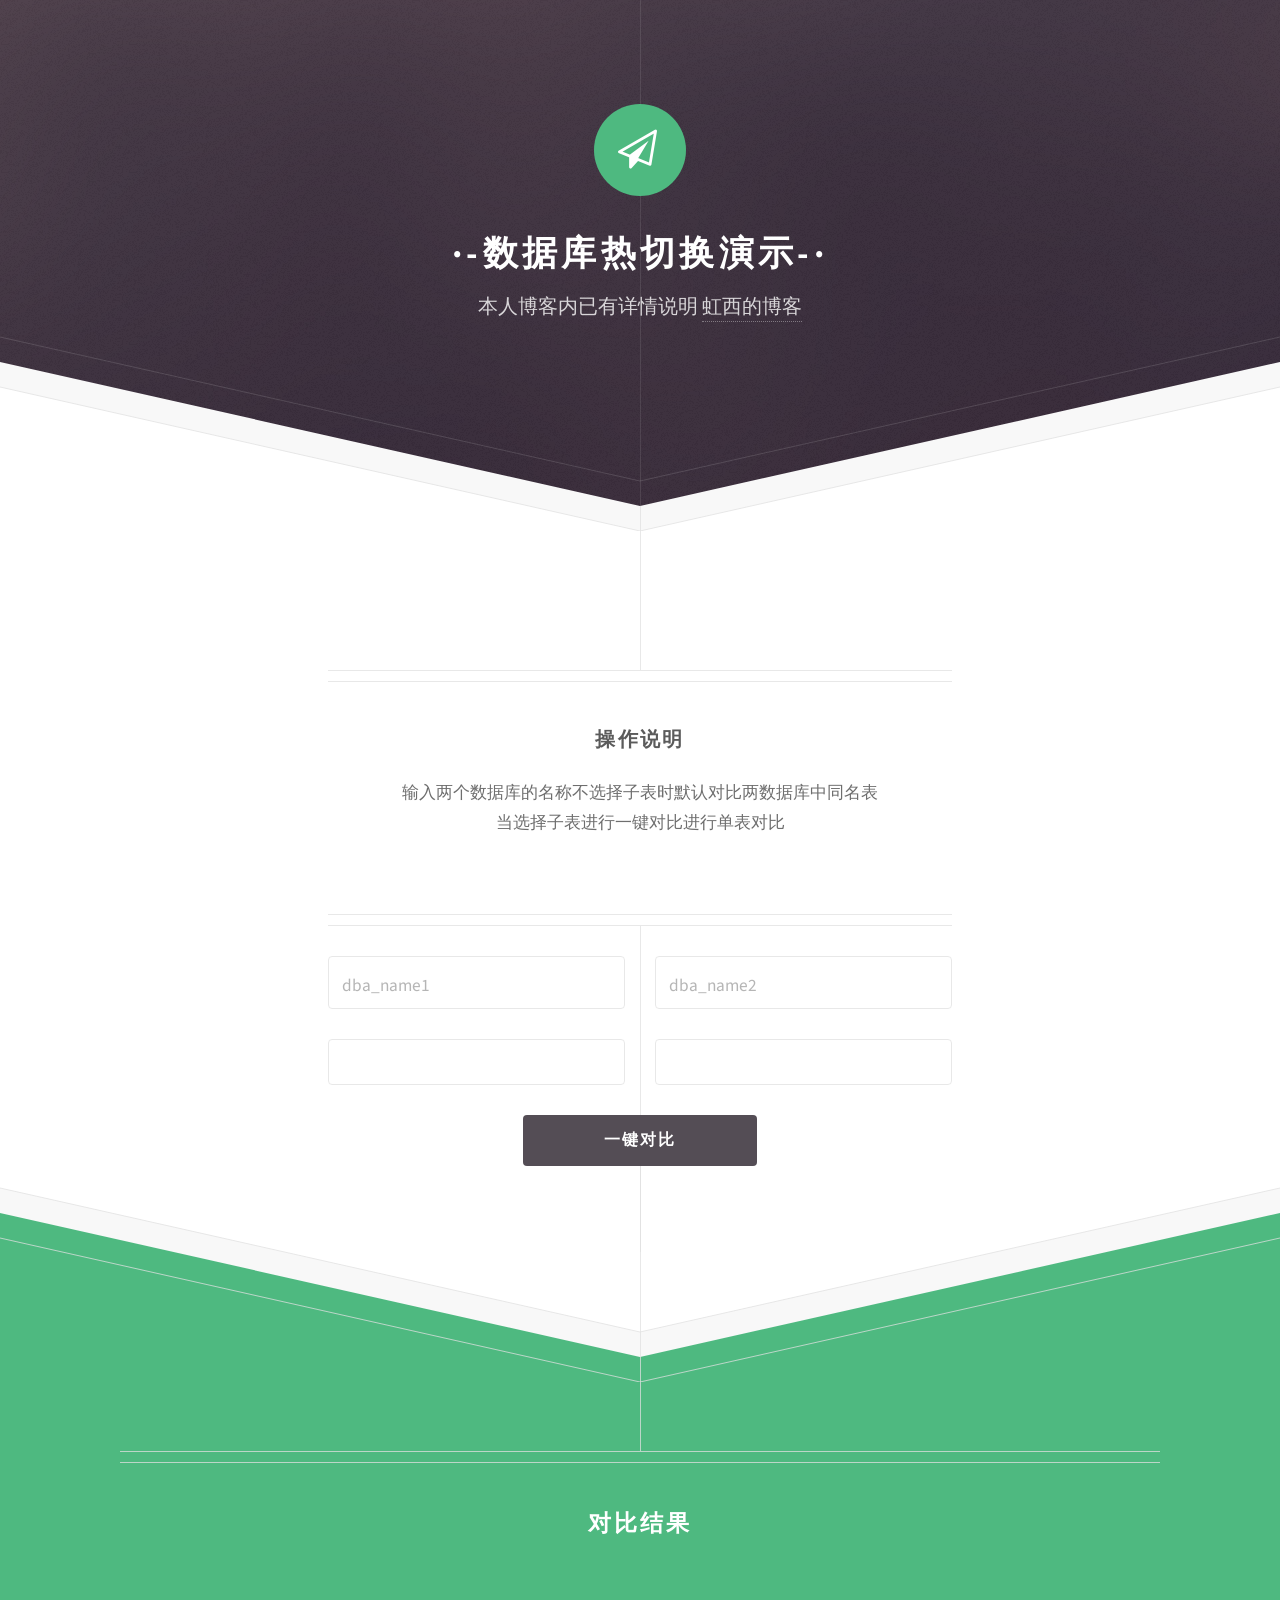
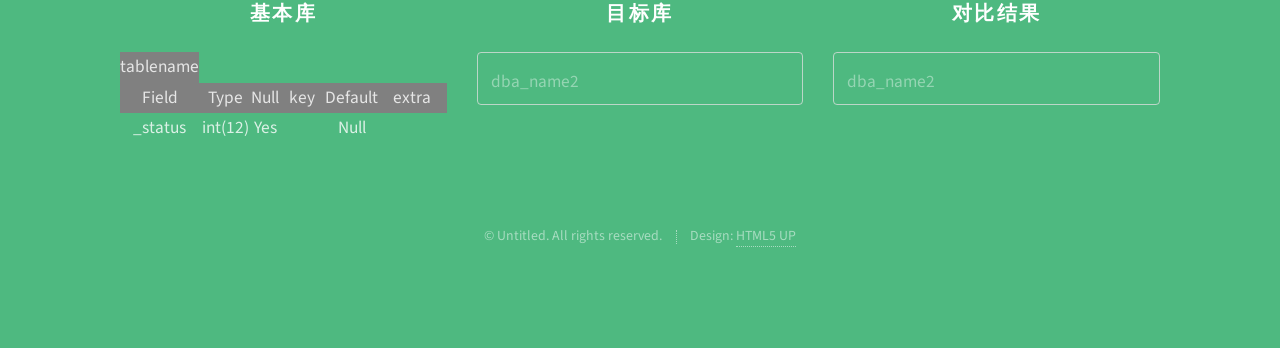
==== commit 39f8c410: "something clear" ====
--- a/web/data/index.html
+++ b/web/data/index.html
@@ -11,10 +11,8 @@
 		<!-- Header -->
 			<div id="header">
 				<span class="logo icon fa-paper-plane-o"></span>
-				<h1>贝努鸟. 招聘题测项目.</h1>
-				<p>该项目已完成传至本人站点 <a href="http://www.colinst.xin.com">COLINST.XIN</a>
-				<br />
-				使用云数据库（MySQL） <a href="http://rm-uf6y70f8z4zrabhvro.mysql.rds.aliyuncs.com">mysql.rds.aliyuncs.com</a>.</p>
+				<h1>·-数据库热切换演示-·</h1>
+				<p>本人博客内已有详情说明 <a href="https://colinst.github.io">虹西的博客</a>
 			</div>
 
 		<!-- Main -->
